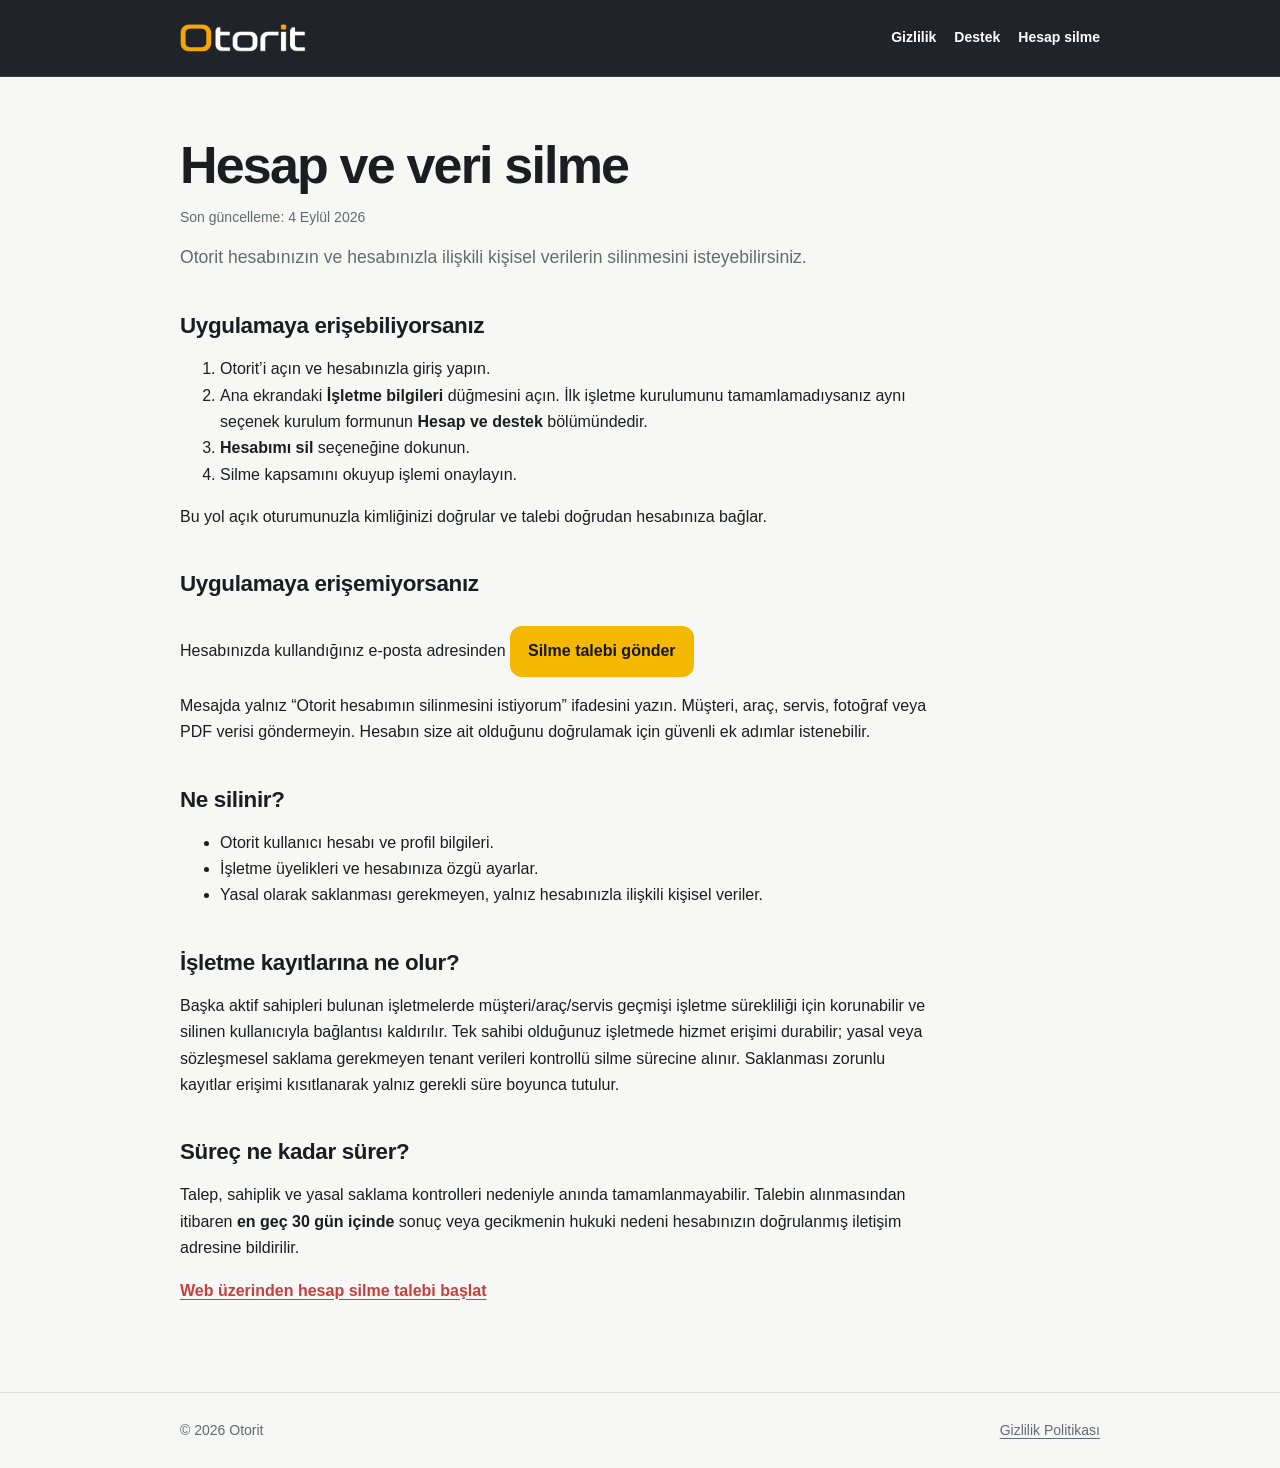
==== otorit/account-deletion.html @ 0f795db5 "Add Otorit privacy and support pages" ====
<!doctype html>
<html lang="tr">
  <head>
    <meta charset="utf-8"><meta name="viewport" content="width=device-width, initial-scale=1">
    <meta name="description" content="Otorit hesabı ve verileri için silme talebi başlatın."><meta name="theme-color" content="#202329">
    <title>Hesap ve Veri Silme — Otorit</title><link rel="icon" href="assets/app-icon.png"><link rel="stylesheet" href="styles.css">
  </head>
  <body>
    <header class="site-header"><div class="header-inner"><a class="brand-link" href="./" aria-label="Otorit ana sayfa"><img src="assets/otorit-wordmark.png" alt="Otorit"></a><nav class="site-nav" aria-label="Ana menü"><a href="privacy.html">Gizlilik</a><a href="support.html">Destek</a><a href="account-deletion.html" aria-current="page">Hesap silme</a></nav></div></header>
    <main class="page">
      <h1>Hesap ve veri silme</h1><p class="meta">Son güncelleme: 4 Eylül 2026</p>
      <p class="lead">Otorit hesabınızın ve hesabınızla ilişkili kişisel verilerin silinmesini isteyebilirsiniz.</p>
      <h2>Uygulamaya erişebiliyorsanız</h2>
      <ol><li>Otorit’i açın ve hesabınızla giriş yapın.</li><li>Ana ekrandaki <strong>İşletme bilgileri</strong> düğmesini açın. İlk işletme kurulumunu tamamlamadıysanız aynı seçenek kurulum formunun <strong>Hesap ve destek</strong> bölümündedir.</li><li><strong>Hesabımı sil</strong> seçeneğine dokunun.</li><li>Silme kapsamını okuyup işlemi onaylayın.</li></ol>
      <p>Bu yol açık oturumunuzla kimliğinizi doğrular ve talebi doğrudan hesabınıza bağlar.</p>
      <h2>Uygulamaya erişemiyorsanız</h2>
      <p>Hesabınızda kullandığınız e-posta adresinden <a class="button" href="mailto:otorit.destek@gmail.com?subject=Otorit%20Hesap%20Silme%20Talebi">Silme talebi gönder</a></p>
      <p>Mesajda yalnız “Otorit hesabımın silinmesini istiyorum” ifadesini yazın. Müşteri, araç, servis, fotoğraf veya PDF verisi göndermeyin. Hesabın size ait olduğunu doğrulamak için güvenli ek adımlar istenebilir.</p>
      <h2>Ne silinir?</h2>
      <ul><li>Otorit kullanıcı hesabı ve profil bilgileri.</li><li>İşletme üyelikleri ve hesabınıza özgü ayarlar.</li><li>Yasal olarak saklanması gerekmeyen, yalnız hesabınızla ilişkili kişisel veriler.</li></ul>
      <h2>İşletme kayıtlarına ne olur?</h2>
      <p>Başka aktif sahipleri bulunan işletmelerde müşteri/araç/servis geçmişi işletme sürekliliği için korunabilir ve silinen kullanıcıyla bağlantısı kaldırılır. Tek sahibi olduğunuz işletmede hizmet erişimi durabilir; yasal veya sözleşmesel saklama gerekmeyen tenant verileri kontrollü silme sürecine alınır. Saklanması zorunlu kayıtlar erişimi kısıtlanarak yalnız gerekli süre boyunca tutulur.</p>
      <h2>Süreç ne kadar sürer?</h2>
      <p>Talep, sahiplik ve yasal saklama kontrolleri nedeniyle anında tamamlanmayabilir. Talebin alınmasından itibaren <strong>en geç 30 gün içinde</strong> sonuç veya gecikmenin hukuki nedeni hesabınızın doğrulanmış iletişim adresine bildirilir.</p>
      <p><a class="danger-link" href="mailto:otorit.destek@gmail.com?subject=Otorit%20Hesap%20Silme%20Talebi">Web üzerinden hesap silme talebi başlat</a></p>
    </main>
    <footer class="site-footer"><div class="footer-inner"><span>© 2026 Otorit</span><a href="privacy.html">Gizlilik Politikası</a></div></footer>
  </body>
</html>
---- otorit/styles.css ----
:root {
  color-scheme: light dark;
  --brand: #f5b800;
  --brand-pressed: #d99d00;
  --brand-soft: #fff4cc;
  --graphite: #202329;
  --background: #f7f7f5;
  --surface: #ffffff;
  --text: #1b1d21;
  --muted: #656970;
  --border: #dddfdb;
  --focus: #b98200;
  --danger: #c63e3e;
  --radius-small: 8px;
  --radius-medium: 12px;
  --radius-large: 16px;
  --shadow: 0 10px 30px rgb(27 29 33 / 8%);
}

@media (prefers-color-scheme: dark) {
  :root {
    --brand: #ffc62e;
    --brand-pressed: #e5ab00;
    --brand-soft: #3a3015;
    --graphite: #f4f5f3;
    --background: #111315;
    --surface: #1a1d20;
    --text: #f4f5f3;
    --muted: #aeb3b8;
    --border: #34393f;
    --focus: #ffc62e;
    --danger: #f07777;
    --shadow: none;
  }
}

* {
  box-sizing: border-box;
}

html {
  scroll-behavior: smooth;
}

body {
  margin: 0;
  background: var(--background);
  color: var(--text);
  font-family: Inter, ui-sans-serif, -apple-system, BlinkMacSystemFont, "Segoe UI", sans-serif;
  font-size: 16px;
  line-height: 1.65;
  text-rendering: optimizeLegibility;
}

a {
  color: inherit;
  text-underline-offset: 3px;
}

a:focus-visible,
button:focus-visible {
  outline: 3px solid var(--focus);
  outline-offset: 3px;
}

.site-header {
  background: #202329;
  color: #ffffff;
  border-bottom: 1px solid rgb(255 255 255 / 12%);
}

.header-inner,
.page,
.footer-inner {
  width: min(100% - 32px, 920px);
  margin-inline: auto;
}

.header-inner {
  display: flex;
  min-height: 76px;
  align-items: center;
  justify-content: space-between;
  gap: 24px;
}

.brand-link {
  display: inline-flex;
  align-items: center;
  min-height: 44px;
}

.brand-link img {
  display: block;
  width: 126px;
  height: auto;
}

.site-nav {
  display: flex;
  align-items: center;
  gap: 18px;
  font-size: 14px;
  font-weight: 600;
}

.site-nav a {
  min-height: 44px;
  display: inline-flex;
  align-items: center;
  text-decoration: none;
}

.site-nav a:hover {
  color: var(--brand);
}

.page {
  padding-block: 56px 72px;
}

.hero {
  display: grid;
  grid-template-columns: 112px 1fr;
  align-items: center;
  gap: 28px;
  padding-bottom: 36px;
  border-bottom: 1px solid var(--border);
}

.hero-icon {
  width: 112px;
  height: 112px;
  border-radius: 24px;
  box-shadow: var(--shadow);
}

h1,
h2,
h3 {
  margin: 0;
  line-height: 1.25;
}

h1 {
  max-width: 720px;
  font-size: clamp(2rem, 6vw, 3.25rem);
  letter-spacing: -0.035em;
}

h2 {
  margin-top: 40px;
  font-size: 1.4rem;
  letter-spacing: -0.015em;
}

h3 {
  margin-top: 24px;
  font-size: 1.05rem;
}

p,
ul,
ol {
  max-width: 760px;
}

.lead {
  margin: 12px 0 0;
  color: var(--muted);
  font-size: 1.1rem;
}

.meta {
  margin-top: 8px;
  color: var(--muted);
  font-size: 0.875rem;
}

.notice {
  margin-top: 28px;
  padding: 16px 18px;
  background: var(--brand-soft);
  border: 1px solid color-mix(in srgb, var(--brand) 45%, var(--border));
  border-radius: var(--radius-medium);
}

.notice strong {
  display: block;
  margin-bottom: 4px;
}

.cards {
  display: grid;
  grid-template-columns: repeat(2, minmax(0, 1fr));
  gap: 12px;
  margin-top: 32px;
}

.card {
  display: block;
  min-height: 150px;
  padding: 22px;
  background: var(--surface);
  border: 1px solid var(--border);
  border-radius: var(--radius-large);
  box-shadow: var(--shadow);
  text-decoration: none;
  transition: transform 120ms ease, border-color 120ms ease;
}

.card:hover {
  transform: translateY(-2px);
  border-color: var(--brand);
}

.card h2 {
  margin: 0;
}

.card p {
  margin: 8px 0 0;
  color: var(--muted);
}

.button {
  display: inline-flex;
  min-height: 48px;
  align-items: center;
  justify-content: center;
  margin-top: 12px;
  padding: 12px 18px;
  border-radius: var(--radius-medium);
  background: var(--brand);
  color: #171717;
  font-weight: 700;
  text-decoration: none;
}

.button:hover {
  background: var(--brand-pressed);
}

.danger-link {
  color: var(--danger);
  font-weight: 600;
}

.content-nav {
  display: flex;
  flex-wrap: wrap;
  gap: 8px 16px;
  margin: 28px 0 36px;
  padding: 16px 0;
  border-block: 1px solid var(--border);
  font-size: 0.925rem;
}

table {
  width: 100%;
  margin-top: 16px;
  border-collapse: collapse;
  background: var(--surface);
  border: 1px solid var(--border);
}

th,
td {
  padding: 12px 14px;
  border-bottom: 1px solid var(--border);
  text-align: left;
  vertical-align: top;
}

th {
  width: 30%;
}

.site-footer {
  border-top: 1px solid var(--border);
}

.footer-inner {
  display: flex;
  justify-content: space-between;
  gap: 24px;
  padding-block: 26px;
  color: var(--muted);
  font-size: 0.875rem;
}

@media (prefers-reduced-motion: reduce) {
  html {
    scroll-behavior: auto;
  }

  .card {
    transition: none;
  }
}

@media (max-width: 680px) {
  .header-inner,
  .footer-inner {
    align-items: flex-start;
    flex-direction: column;
  }

  .header-inner {
    padding-block: 14px;
  }

  .site-nav {
    width: 100%;
    overflow-x: auto;
  }

  .page {
    padding-block: 38px 56px;
  }

  .hero {
    grid-template-columns: 72px 1fr;
    gap: 18px;
  }

  .hero-icon {
    width: 72px;
    height: 72px;
    border-radius: 17px;
  }

  .cards {
    grid-template-columns: 1fr;
  }

  th,
  td {
    display: block;
    width: 100%;
  }

  th {
    border-bottom: 0;
    padding-bottom: 0;
  }
}
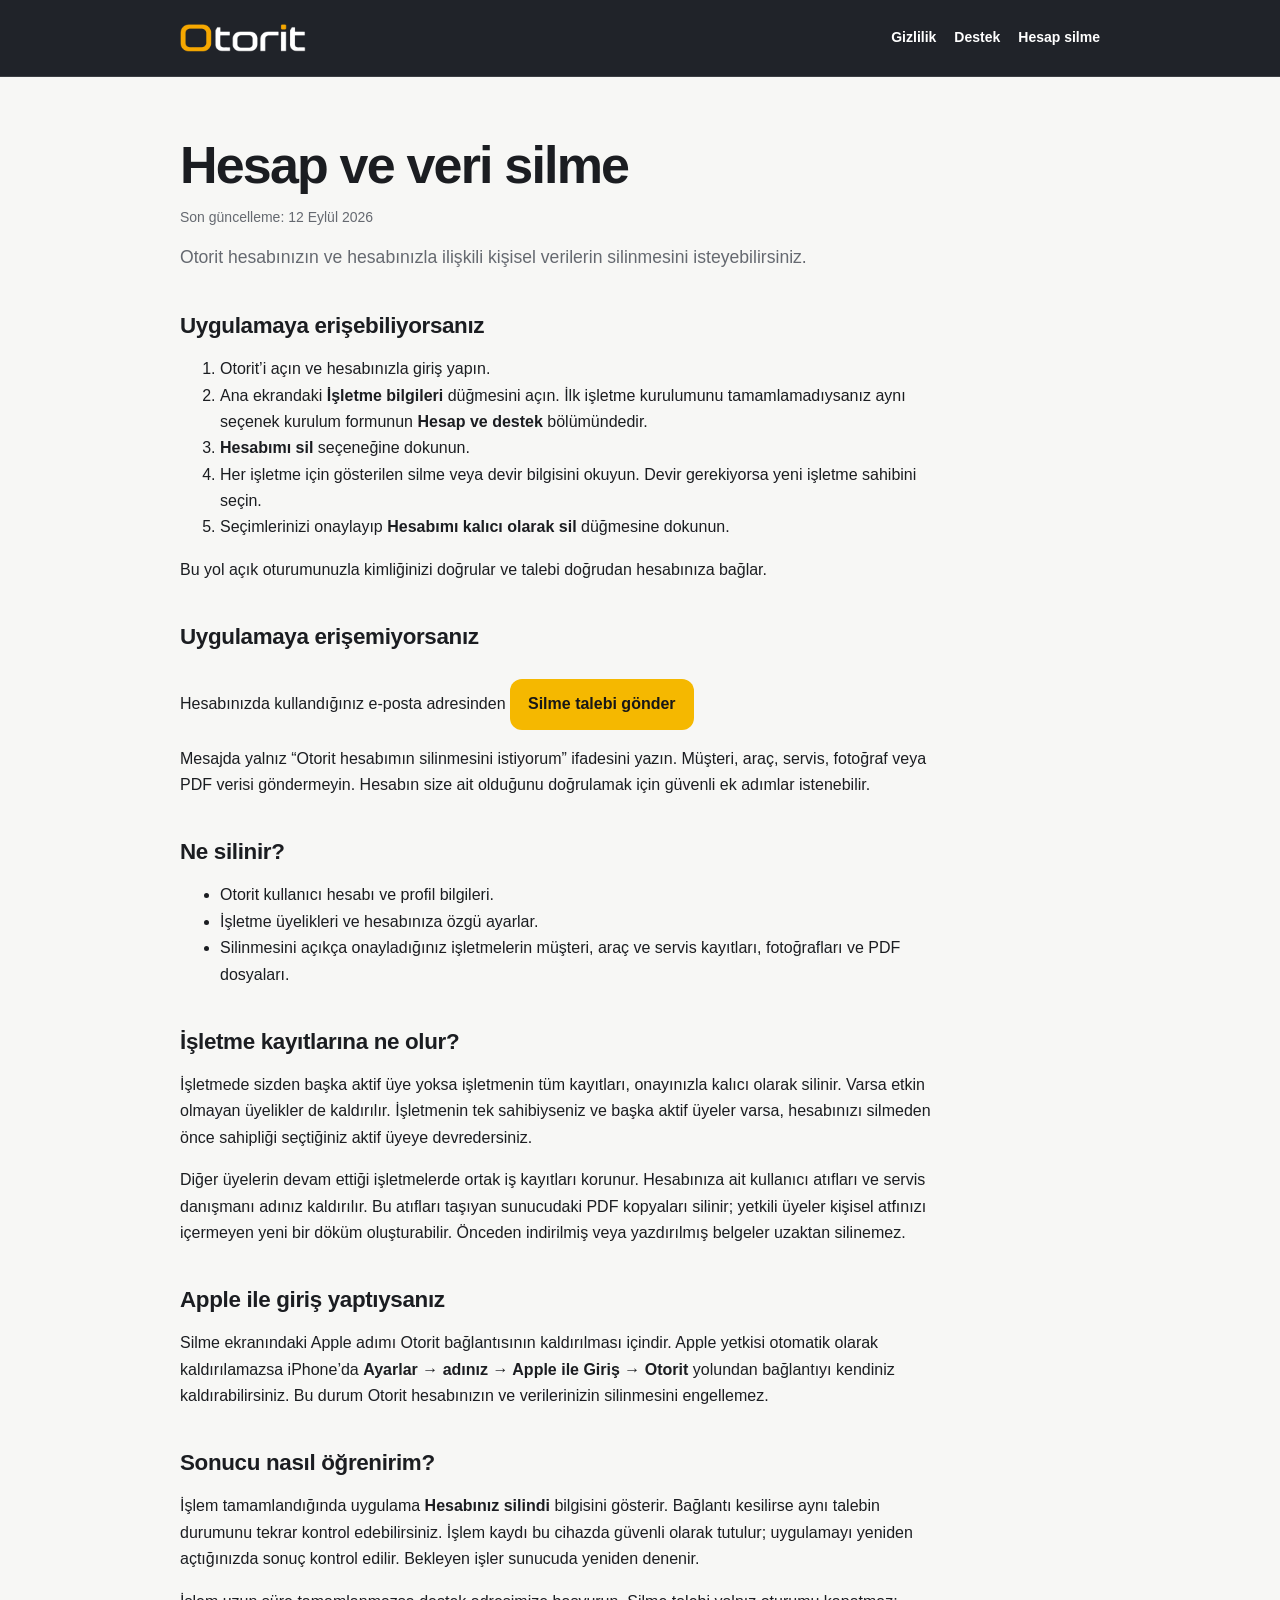
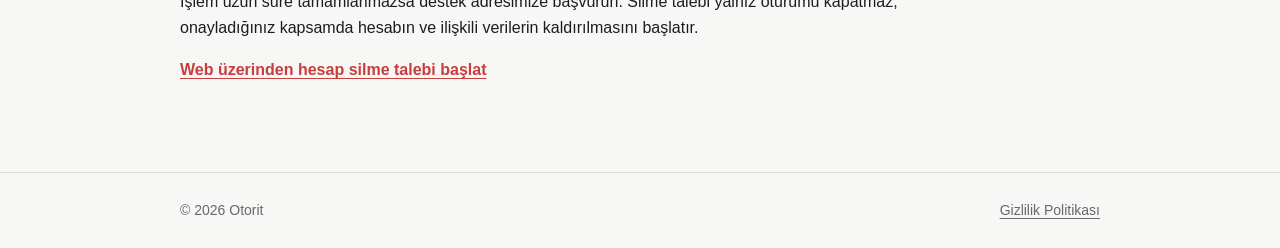
==== commit bc2fe606: "Update Otorit account erasure and sign-in support pages" ====
--- a/otorit/account-deletion.html
+++ b/otorit/account-deletion.html
@@ -8,20 +8,24 @@
   <body>
     <header class="site-header"><div class="header-inner"><a class="brand-link" href="./" aria-label="Otorit ana sayfa"><img src="assets/otorit-wordmark.png" alt="Otorit"></a><nav class="site-nav" aria-label="Ana menü"><a href="privacy.html">Gizlilik</a><a href="support.html">Destek</a><a href="account-deletion.html" aria-current="page">Hesap silme</a></nav></div></header>
     <main class="page">
-      <h1>Hesap ve veri silme</h1><p class="meta">Son güncelleme: 4 Eylül 2026</p>
+      <h1>Hesap ve veri silme</h1><p class="meta">Son güncelleme: 12 Eylül 2026</p>
       <p class="lead">Otorit hesabınızın ve hesabınızla ilişkili kişisel verilerin silinmesini isteyebilirsiniz.</p>
       <h2>Uygulamaya erişebiliyorsanız</h2>
-      <ol><li>Otorit’i açın ve hesabınızla giriş yapın.</li><li>Ana ekrandaki <strong>İşletme bilgileri</strong> düğmesini açın. İlk işletme kurulumunu tamamlamadıysanız aynı seçenek kurulum formunun <strong>Hesap ve destek</strong> bölümündedir.</li><li><strong>Hesabımı sil</strong> seçeneğine dokunun.</li><li>Silme kapsamını okuyup işlemi onaylayın.</li></ol>
+      <ol><li>Otorit’i açın ve hesabınızla giriş yapın.</li><li>Ana ekrandaki <strong>İşletme bilgileri</strong> düğmesini açın. İlk işletme kurulumunu tamamlamadıysanız aynı seçenek kurulum formunun <strong>Hesap ve destek</strong> bölümündedir.</li><li><strong>Hesabımı sil</strong> seçeneğine dokunun.</li><li>Her işletme için gösterilen silme veya devir bilgisini okuyun. Devir gerekiyorsa yeni işletme sahibini seçin.</li><li>Seçimlerinizi onaylayıp <strong>Hesabımı kalıcı olarak sil</strong> düğmesine dokunun.</li></ol>
       <p>Bu yol açık oturumunuzla kimliğinizi doğrular ve talebi doğrudan hesabınıza bağlar.</p>
       <h2>Uygulamaya erişemiyorsanız</h2>
       <p>Hesabınızda kullandığınız e-posta adresinden <a class="button" href="mailto:otorit.destek@gmail.com?subject=Otorit%20Hesap%20Silme%20Talebi">Silme talebi gönder</a></p>
       <p>Mesajda yalnız “Otorit hesabımın silinmesini istiyorum” ifadesini yazın. Müşteri, araç, servis, fotoğraf veya PDF verisi göndermeyin. Hesabın size ait olduğunu doğrulamak için güvenli ek adımlar istenebilir.</p>
       <h2>Ne silinir?</h2>
-      <ul><li>Otorit kullanıcı hesabı ve profil bilgileri.</li><li>İşletme üyelikleri ve hesabınıza özgü ayarlar.</li><li>Yasal olarak saklanması gerekmeyen, yalnız hesabınızla ilişkili kişisel veriler.</li></ul>
+      <ul><li>Otorit kullanıcı hesabı ve profil bilgileri.</li><li>İşletme üyelikleri ve hesabınıza özgü ayarlar.</li><li>Silinmesini açıkça onayladığınız işletmelerin müşteri, araç ve servis kayıtları, fotoğrafları ve PDF dosyaları.</li></ul>
       <h2>İşletme kayıtlarına ne olur?</h2>
-      <p>Başka aktif sahipleri bulunan işletmelerde müşteri/araç/servis geçmişi işletme sürekliliği için korunabilir ve silinen kullanıcıyla bağlantısı kaldırılır. Tek sahibi olduğunuz işletmede hizmet erişimi durabilir; yasal veya sözleşmesel saklama gerekmeyen tenant verileri kontrollü silme sürecine alınır. Saklanması zorunlu kayıtlar erişimi kısıtlanarak yalnız gerekli süre boyunca tutulur.</p>
-      <h2>Süreç ne kadar sürer?</h2>
-      <p>Talep, sahiplik ve yasal saklama kontrolleri nedeniyle anında tamamlanmayabilir. Talebin alınmasından itibaren <strong>en geç 30 gün içinde</strong> sonuç veya gecikmenin hukuki nedeni hesabınızın doğrulanmış iletişim adresine bildirilir.</p>
+      <p>İşletmede sizden başka aktif üye yoksa işletmenin tüm kayıtları, onayınızla kalıcı olarak silinir. Varsa etkin olmayan üyelikler de kaldırılır. İşletmenin tek sahibiyseniz ve başka aktif üyeler varsa, hesabınızı silmeden önce sahipliği seçtiğiniz aktif üyeye devredersiniz.</p>
+      <p>Diğer üyelerin devam ettiği işletmelerde ortak iş kayıtları korunur. Hesabınıza ait kullanıcı atıfları ve servis danışmanı adınız kaldırılır. Bu atıfları taşıyan sunucudaki PDF kopyaları silinir; yetkili üyeler kişisel atfınızı içermeyen yeni bir döküm oluşturabilir. Önceden indirilmiş veya yazdırılmış belgeler uzaktan silinemez.</p>
+      <h2>Apple ile giriş yaptıysanız</h2>
+      <p>Silme ekranındaki Apple adımı Otorit bağlantısının kaldırılması içindir. Apple yetkisi otomatik olarak kaldırılamazsa iPhone’da <strong>Ayarlar → adınız → Apple ile Giriş → Otorit</strong> yolundan bağlantıyı kendiniz kaldırabilirsiniz. Bu durum Otorit hesabınızın ve verilerinizin silinmesini engellemez.</p>
+      <h2>Sonucu nasıl öğrenirim?</h2>
+      <p>İşlem tamamlandığında uygulama <strong>Hesabınız silindi</strong> bilgisini gösterir. Bağlantı kesilirse aynı talebin durumunu tekrar kontrol edebilirsiniz. İşlem kaydı bu cihazda güvenli olarak tutulur; uygulamayı yeniden açtığınızda sonuç kontrol edilir. Bekleyen işler sunucuda yeniden denenir.</p>
+      <p>İşlem uzun süre tamamlanmazsa destek adresimize başvurun. Silme talebi yalnız oturumu kapatmaz; onayladığınız kapsamda hesabın ve ilişkili verilerin kaldırılmasını başlatır.</p>
       <p><a class="danger-link" href="mailto:otorit.destek@gmail.com?subject=Otorit%20Hesap%20Silme%20Talebi">Web üzerinden hesap silme talebi başlat</a></p>
     </main>
     <footer class="site-footer"><div class="footer-inner"><span>© 2026 Otorit</span><a href="privacy.html">Gizlilik Politikası</a></div></footer>
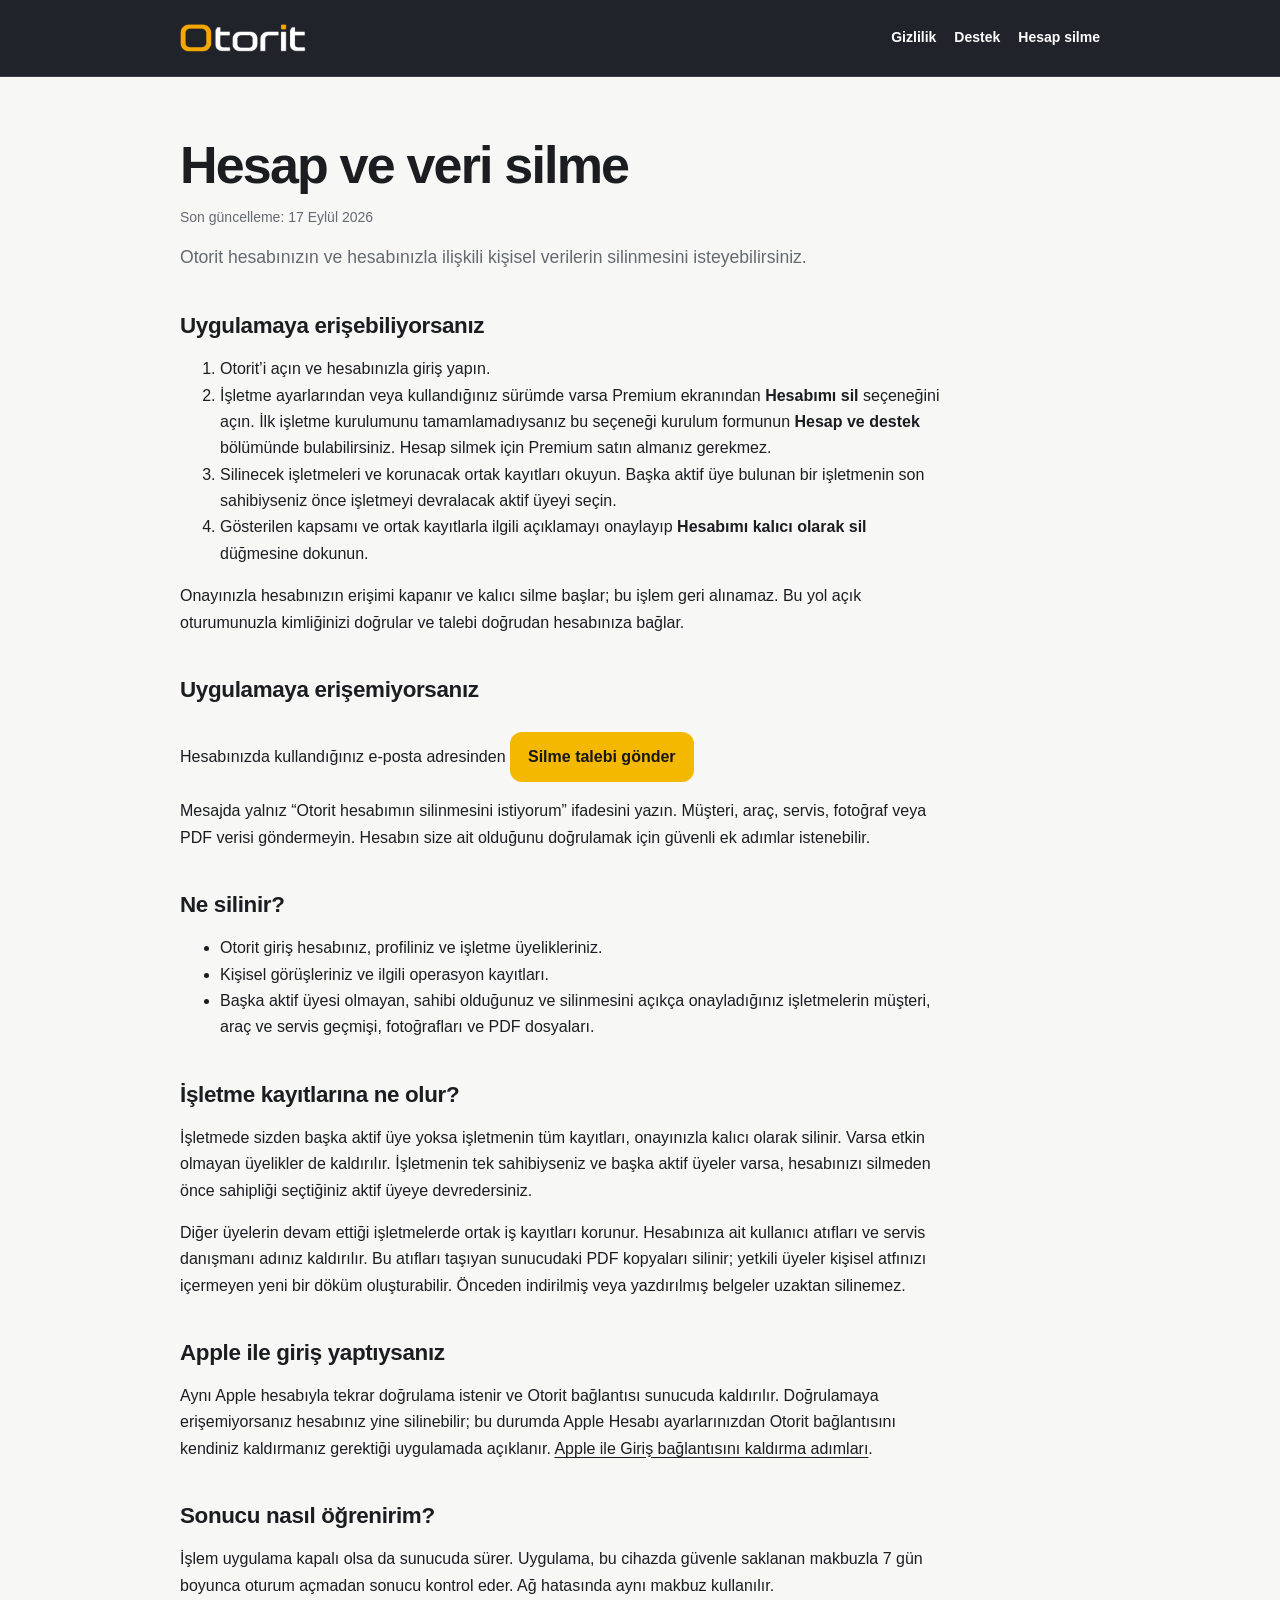
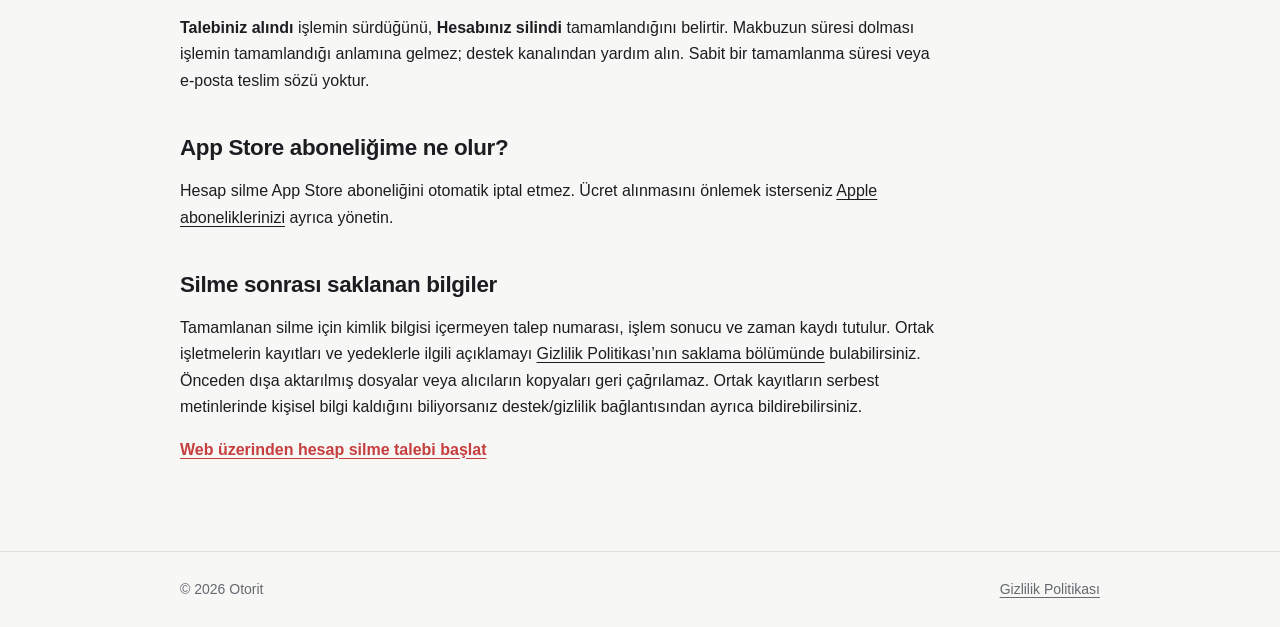
==== commit c096ba18: "Update Otorit Premium and account erasure policies" ====
--- a/otorit/account-deletion.html
+++ b/otorit/account-deletion.html
@@ -8,24 +8,37 @@
   <body>
     <header class="site-header"><div class="header-inner"><a class="brand-link" href="./" aria-label="Otorit ana sayfa"><img src="assets/otorit-wordmark.png" alt="Otorit"></a><nav class="site-nav" aria-label="Ana menü"><a href="privacy.html">Gizlilik</a><a href="support.html">Destek</a><a href="account-deletion.html" aria-current="page">Hesap silme</a></nav></div></header>
     <main class="page">
-      <h1>Hesap ve veri silme</h1><p class="meta">Son güncelleme: 12 Eylül 2026</p>
+      <h1>Hesap ve veri silme</h1><p class="meta">Son güncelleme: 17 Eylül 2026</p>
       <p class="lead">Otorit hesabınızın ve hesabınızla ilişkili kişisel verilerin silinmesini isteyebilirsiniz.</p>
       <h2>Uygulamaya erişebiliyorsanız</h2>
-      <ol><li>Otorit’i açın ve hesabınızla giriş yapın.</li><li>Ana ekrandaki <strong>İşletme bilgileri</strong> düğmesini açın. İlk işletme kurulumunu tamamlamadıysanız aynı seçenek kurulum formunun <strong>Hesap ve destek</strong> bölümündedir.</li><li><strong>Hesabımı sil</strong> seçeneğine dokunun.</li><li>Her işletme için gösterilen silme veya devir bilgisini okuyun. Devir gerekiyorsa yeni işletme sahibini seçin.</li><li>Seçimlerinizi onaylayıp <strong>Hesabımı kalıcı olarak sil</strong> düğmesine dokunun.</li></ol>
-      <p>Bu yol açık oturumunuzla kimliğinizi doğrular ve talebi doğrudan hesabınıza bağlar.</p>
+      <ol>
+        <li>Otorit’i açın ve hesabınızla giriş yapın.</li>
+        <li>İşletme ayarlarından veya kullandığınız sürümde varsa Premium ekranından <strong>Hesabımı sil</strong> seçeneğini açın. İlk işletme kurulumunu tamamlamadıysanız bu seçeneği kurulum formunun <strong>Hesap ve destek</strong> bölümünde bulabilirsiniz. Hesap silmek için Premium satın almanız gerekmez.</li>
+        <li>Silinecek işletmeleri ve korunacak ortak kayıtları okuyun. Başka aktif üye bulunan bir işletmenin son sahibiyseniz önce işletmeyi devralacak aktif üyeyi seçin.</li>
+        <li>Gösterilen kapsamı ve ortak kayıtlarla ilgili açıklamayı onaylayıp <strong>Hesabımı kalıcı olarak sil</strong> düğmesine dokunun.</li>
+      </ol>
+      <p>Onayınızla hesabınızın erişimi kapanır ve kalıcı silme başlar; bu işlem geri alınamaz. Bu yol açık oturumunuzla kimliğinizi doğrular ve talebi doğrudan hesabınıza bağlar.</p>
       <h2>Uygulamaya erişemiyorsanız</h2>
       <p>Hesabınızda kullandığınız e-posta adresinden <a class="button" href="mailto:otorit.destek@gmail.com?subject=Otorit%20Hesap%20Silme%20Talebi">Silme talebi gönder</a></p>
       <p>Mesajda yalnız “Otorit hesabımın silinmesini istiyorum” ifadesini yazın. Müşteri, araç, servis, fotoğraf veya PDF verisi göndermeyin. Hesabın size ait olduğunu doğrulamak için güvenli ek adımlar istenebilir.</p>
       <h2>Ne silinir?</h2>
-      <ul><li>Otorit kullanıcı hesabı ve profil bilgileri.</li><li>İşletme üyelikleri ve hesabınıza özgü ayarlar.</li><li>Silinmesini açıkça onayladığınız işletmelerin müşteri, araç ve servis kayıtları, fotoğrafları ve PDF dosyaları.</li></ul>
+      <ul>
+        <li>Otorit giriş hesabınız, profiliniz ve işletme üyelikleriniz.</li>
+        <li>Kişisel görüşleriniz ve ilgili operasyon kayıtları.</li>
+        <li>Başka aktif üyesi olmayan, sahibi olduğunuz ve silinmesini açıkça onayladığınız işletmelerin müşteri, araç ve servis geçmişi, fotoğrafları ve PDF dosyaları.</li>
+      </ul>
       <h2>İşletme kayıtlarına ne olur?</h2>
       <p>İşletmede sizden başka aktif üye yoksa işletmenin tüm kayıtları, onayınızla kalıcı olarak silinir. Varsa etkin olmayan üyelikler de kaldırılır. İşletmenin tek sahibiyseniz ve başka aktif üyeler varsa, hesabınızı silmeden önce sahipliği seçtiğiniz aktif üyeye devredersiniz.</p>
       <p>Diğer üyelerin devam ettiği işletmelerde ortak iş kayıtları korunur. Hesabınıza ait kullanıcı atıfları ve servis danışmanı adınız kaldırılır. Bu atıfları taşıyan sunucudaki PDF kopyaları silinir; yetkili üyeler kişisel atfınızı içermeyen yeni bir döküm oluşturabilir. Önceden indirilmiş veya yazdırılmış belgeler uzaktan silinemez.</p>
       <h2>Apple ile giriş yaptıysanız</h2>
-      <p>Silme ekranındaki Apple adımı Otorit bağlantısının kaldırılması içindir. Apple yetkisi otomatik olarak kaldırılamazsa iPhone’da <strong>Ayarlar → adınız → Apple ile Giriş → Otorit</strong> yolundan bağlantıyı kendiniz kaldırabilirsiniz. Bu durum Otorit hesabınızın ve verilerinizin silinmesini engellemez.</p>
+      <p>Aynı Apple hesabıyla tekrar doğrulama istenir ve Otorit bağlantısı sunucuda kaldırılır. Doğrulamaya erişemiyorsanız hesabınız yine silinebilir; bu durumda Apple Hesabı ayarlarınızdan Otorit bağlantısını kendiniz kaldırmanız gerektiği uygulamada açıklanır. <a href="https://support.apple.com/102571">Apple ile Giriş bağlantısını kaldırma adımları</a>.</p>
       <h2>Sonucu nasıl öğrenirim?</h2>
-      <p>İşlem tamamlandığında uygulama <strong>Hesabınız silindi</strong> bilgisini gösterir. Bağlantı kesilirse aynı talebin durumunu tekrar kontrol edebilirsiniz. İşlem kaydı bu cihazda güvenli olarak tutulur; uygulamayı yeniden açtığınızda sonuç kontrol edilir. Bekleyen işler sunucuda yeniden denenir.</p>
-      <p>İşlem uzun süre tamamlanmazsa destek adresimize başvurun. Silme talebi yalnız oturumu kapatmaz; onayladığınız kapsamda hesabın ve ilişkili verilerin kaldırılmasını başlatır.</p>
+      <p>İşlem uygulama kapalı olsa da sunucuda sürer. Uygulama, bu cihazda güvenle saklanan makbuzla 7 gün boyunca oturum açmadan sonucu kontrol eder. Ağ hatasında aynı makbuz kullanılır.</p>
+      <p><strong>Talebiniz alındı</strong> işlemin sürdüğünü, <strong>Hesabınız silindi</strong> tamamlandığını belirtir. Makbuzun süresi dolması işlemin tamamlandığı anlamına gelmez; destek kanalından yardım alın. Sabit bir tamamlanma süresi veya e-posta teslim sözü yoktur.</p>
+      <h2>App Store aboneliğime ne olur?</h2>
+      <p>Hesap silme App Store aboneliğini otomatik iptal etmez. Ücret alınmasını önlemek isterseniz <a href="https://apps.apple.com/account/subscriptions">Apple aboneliklerinizi</a> ayrıca yönetin.</p>
+      <h2>Silme sonrası saklanan bilgiler</h2>
+      <p>Tamamlanan silme için kimlik bilgisi içermeyen talep numarası, işlem sonucu ve zaman kaydı tutulur. Ortak işletmelerin kayıtları ve yedeklerle ilgili açıklamayı <a href="privacy.html#saklama">Gizlilik Politikası’nın saklama bölümünde</a> bulabilirsiniz. Önceden dışa aktarılmış dosyalar veya alıcıların kopyaları geri çağrılamaz. Ortak kayıtların serbest metinlerinde kişisel bilgi kaldığını biliyorsanız destek/gizlilik bağlantısından ayrıca bildirebilirsiniz.</p>
       <p><a class="danger-link" href="mailto:otorit.destek@gmail.com?subject=Otorit%20Hesap%20Silme%20Talebi">Web üzerinden hesap silme talebi başlat</a></p>
     </main>
     <footer class="site-footer"><div class="footer-inner"><span>© 2026 Otorit</span><a href="privacy.html">Gizlilik Politikası</a></div></footer>
